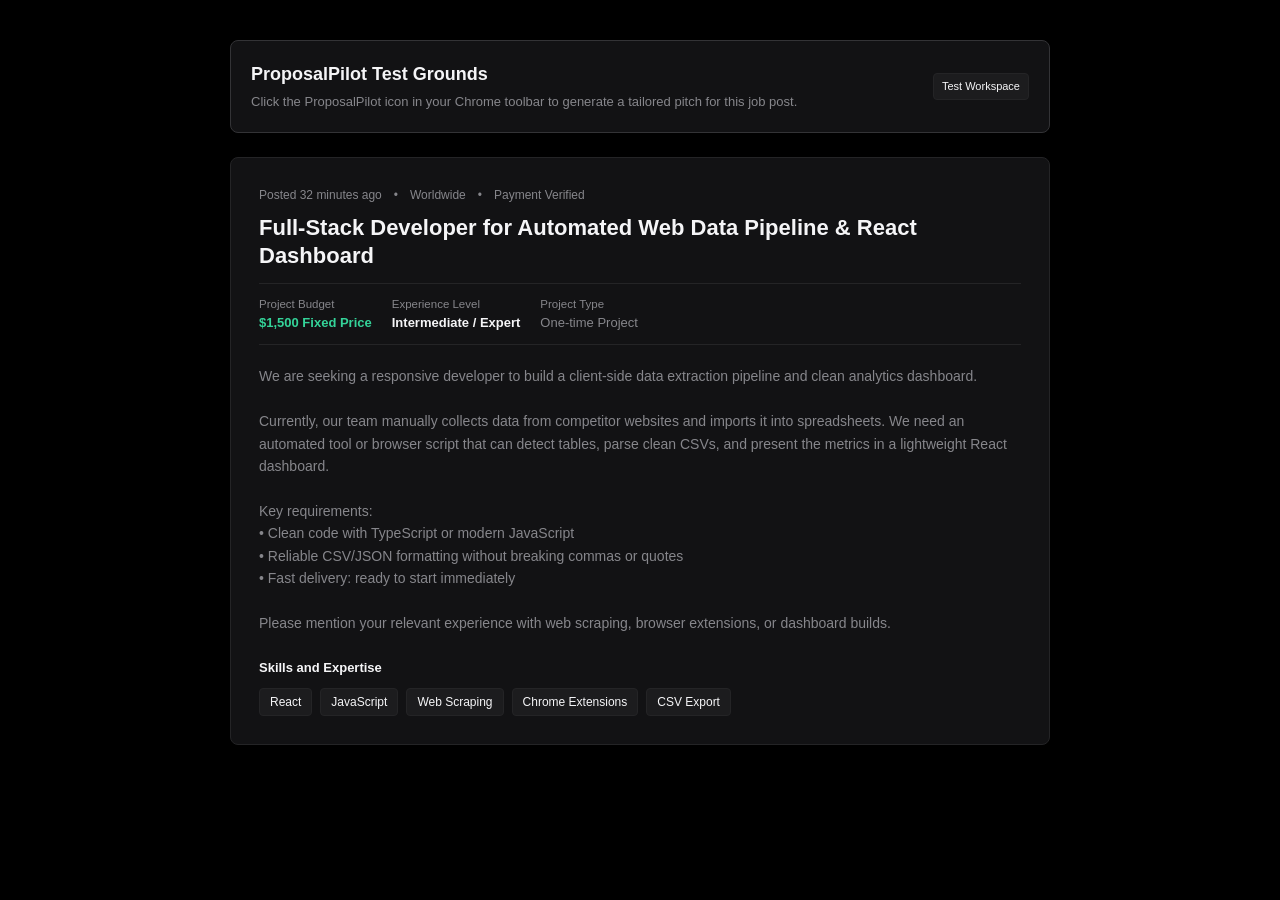
==== demo-test.html @ fa40594c "feat: initial release of ProposalPilot Chrome Extension and site" ====
<!DOCTYPE html>
<html lang="en">
<head>
  <meta charset="UTF-8">
  <meta name="viewport" content="width=device-width, initial-scale=1.0">
  <title>ProposalPilot - Test Grounds (Upwork Job Simulation)</title>
  <style>
    :root {
      --bg: #000000;
      --surface: #121214;
      --surface-elevated: #1c1c1e;
      --border: #242426;
      --border-medium: #333336;
      --text: #f5f5f7;
      --text-muted: #86868b;
      --text-dim: #545458;
    }
    * { box-sizing: border-box; margin: 0; padding: 0; -webkit-font-smoothing: antialiased; }
    body {
      background-color: var(--bg);
      color: var(--text);
      font-family: -apple-system, BlinkMacSystemFont, "SF Pro Text", "Helvetica Neue", sans-serif;
      padding: 40px 20px;
      line-height: 1.5;
    }
    .container {
      max-width: 820px;
      margin: 0 auto;
    }
    .header-banner {
      background: var(--surface);
      border: 1px solid var(--border-medium);
      border-radius: 8px;
      padding: 20px;
      margin-bottom: 24px;
      display: flex;
      justify-content: space-between;
      align-items: center;
    }
    .header-banner h1 {
      font-size: 18px;
      font-weight: 600;
      color: var(--text);
      margin-bottom: 4px;
    }
    .header-banner p {
      color: var(--text-muted);
      font-size: 13px;
    }
    .badge-test {
      background: var(--surface-elevated);
      border: 1px solid var(--border);
      color: var(--text-secondary);
      font-size: 11px;
      padding: 4px 8px;
      border-radius: 4px;
    }

    /* Job Card */
    .job-card {
      background: var(--surface);
      border: 1px solid var(--border);
      border-radius: 8px;
      padding: 28px;
    }
    .job-meta-top {
      font-size: 12px;
      color: var(--text-muted);
      margin-bottom: 10px;
      display: flex;
      gap: 12px;
    }
    .job-title {
      font-size: 22px;
      font-weight: 700;
      color: var(--text);
      margin-bottom: 12px;
      line-height: 1.3;
    }
    .job-budget-row {
      display: flex;
      gap: 20px;
      padding: 12px 0;
      border-top: 1px solid var(--border);
      border-bottom: 1px solid var(--border);
      margin-bottom: 20px;
      font-size: 13px;
    }
    .budget-label {
      color: var(--text-muted);
      font-size: 11.5px;
    }
    .budget-val {
      font-weight: 600;
      color: #34d399;
    }
    .job-description {
      color: var(--text-muted);
      font-size: 14px;
      line-height: 1.6;
      margin-bottom: 24px;
    }
    .skills-header {
      font-size: 13px;
      font-weight: 600;
      color: var(--text);
      margin-bottom: 10px;
    }
    .skills-list {
      display: flex;
      gap: 8px;
      flex-wrap: wrap;
    }
    .skill-badge {
      background: var(--surface-elevated);
      border: 1px solid var(--border);
      color: var(--text-secondary);
      font-size: 12px;
      padding: 4px 10px;
      border-radius: 4px;
    }
  </style>
</head>
<body>
  <div class="container">
    <div class="header-banner">
      <div>
        <h1>ProposalPilot Test Grounds</h1>
        <p>Click the ProposalPilot icon in your Chrome toolbar to generate a tailored pitch for this job post.</p>
      </div>
      <span class="badge-test">Test Workspace</span>
    </div>

    <!-- Simulated Upwork Job Posting -->
    <div class="job-card">
      <div class="job-meta-top">
        <span>Posted 32 minutes ago</span>
        <span>•</span>
        <span>Worldwide</span>
        <span>•</span>
        <span>Payment Verified</span>
      </div>

      <h1 class="job-title" data-test="JobTitle">Full-Stack Developer for Automated Web Data Pipeline & React Dashboard</h1>

      <div class="job-budget-row">
        <div>
          <div class="budget-label">Project Budget</div>
          <div class="budget-val" data-test="BudgetAmount">$1,500 Fixed Price</div>
        </div>
        <div>
          <div class="budget-label">Experience Level</div>
          <div style="font-weight: 600; color: var(--text);">Intermediate / Expert</div>
        </div>
        <div>
          <div class="budget-label">Project Type</div>
          <div style="color: var(--text-muted);">One-time Project</div>
        </div>
      </div>

      <div class="job-description" data-test="JobDescription">
        We are seeking a responsive developer to build a client-side data extraction pipeline and clean analytics dashboard.
        <br><br>
        Currently, our team manually collects data from competitor websites and imports it into spreadsheets. We need an automated tool or browser script that can detect tables, parse clean CSVs, and present the metrics in a lightweight React dashboard.
        <br><br>
        Key requirements:
        <br>• Clean code with TypeScript or modern JavaScript
        <br>• Reliable CSV/JSON formatting without breaking commas or quotes
        <br>• Fast delivery: ready to start immediately
        <br><br>
        Please mention your relevant experience with web scraping, browser extensions, or dashboard builds.
      </div>

      <div class="skills-header">Skills and Expertise</div>
      <div class="skills-list">
        <span class="skill-badge" data-test="Skill">React</span>
        <span class="skill-badge" data-test="Skill">JavaScript</span>
        <span class="skill-badge" data-test="Skill">Web Scraping</span>
        <span class="skill-badge" data-test="Skill">Chrome Extensions</span>
        <span class="skill-badge" data-test="Skill">CSV Export</span>
      </div>
    </div>
  </div>

  <link rel="stylesheet" href="content.css">
  <script src="content.js"></script>
</body>
</html>
---- content.css ----
/* ProposalPilot - Apple Minimalist In-Page Helper */

#proposal-pilot-pill {
  position: fixed;
  bottom: 24px;
  right: 24px;
  z-index: 2147483647;
  display: flex;
  align-items: center;
  gap: 8px;
  background: #121214;
  color: #f5f5f7;
  padding: 8px 12px;
  border-radius: 6px;
  font-family: -apple-system, BlinkMacSystemFont, "SF Pro Text", "Helvetica Neue", sans-serif;
  font-size: 11.5px;
  font-weight: 500;
  border: 1px solid #242426;
  box-shadow: 0 12px 28px -4px rgba(0, 0, 0, 0.7);
  user-select: none;
}

.proposal-pilot-status {
  color: #86868b;
  padding-right: 6px;
  border-right: 1px solid #242426;
}

.proposal-pilot-btn {
  background: #ffffff;
  color: #000000;
  border: none;
  padding: 4px 9px;
  border-radius: 4px;
  font-size: 11px;
  font-weight: 600;
  cursor: pointer;
  transition: opacity 0.15s ease;
}

.proposal-pilot-btn:hover {
  opacity: 0.9;
}

#proposal-pilot-toast {
  position: fixed;
  bottom: 24px;
  left: 24px;
  z-index: 2147483647;
  background: #121214;
  color: #f5f5f7;
  padding: 9px 14px;
  border-radius: 6px;
  font-family: -apple-system, BlinkMacSystemFont, "SF Pro Text", "Helvetica Neue", sans-serif;
  font-size: 11.5px;
  font-weight: 500;
  border: 1px solid #242426;
  box-shadow: 0 12px 28px -4px rgba(0, 0, 0, 0.7);
}
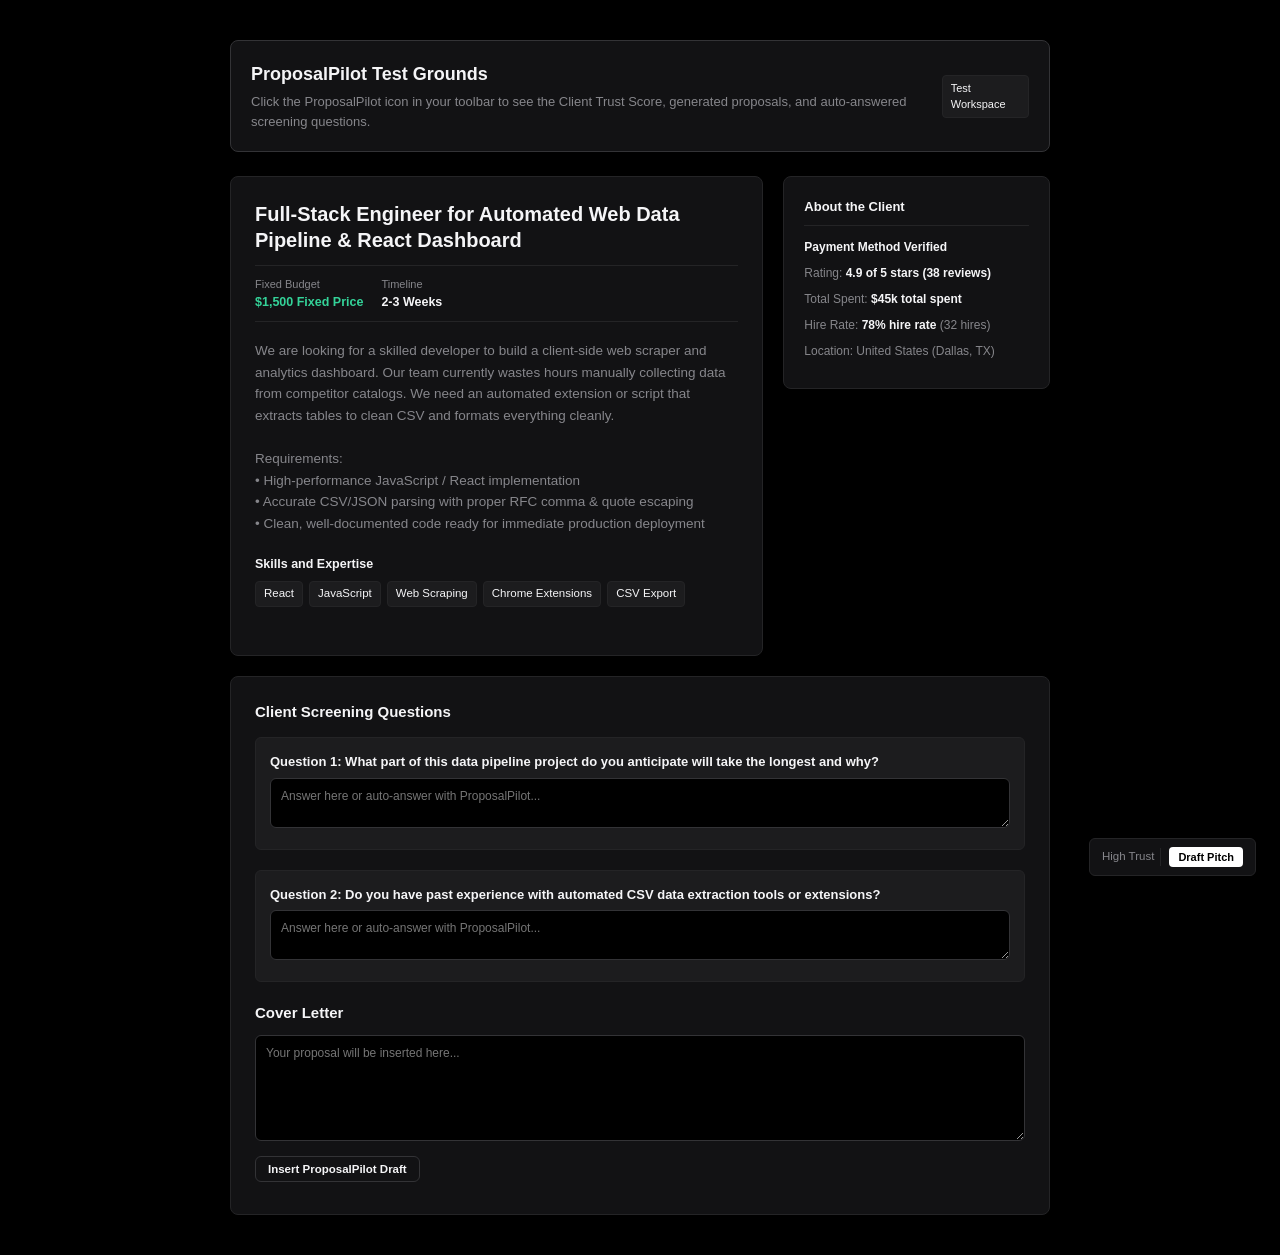
==== commit 51870758: "feat: add Client Trust Red-Flag Scanner, Screening Question Auto-Answerer, and high-conversion gatin" ====
--- a/demo-test.html
+++ b/demo-test.html
@@ -3,7 +3,7 @@
 <head>
   <meta charset="UTF-8">
   <meta name="viewport" content="width=device-width, initial-scale=1.0">
-  <title>ProposalPilot - Test Grounds (Upwork Job Simulation)</title>
+  <title>ProposalPilot - Test Grounds (Upwork Simulation)</title>
   <style>
     :root {
       --bg: #000000;
@@ -56,68 +56,123 @@
       border-radius: 4px;
     }
 
-    /* Job Card */
+    /* Upwork Simulated Layout */
+    .job-layout {
+      display: grid;
+      grid-template-columns: 2fr 1fr;
+      gap: 20px;
+    }
     .job-card {
       background: var(--surface);
       border: 1px solid var(--border);
       border-radius: 8px;
-      padding: 28px;
-    }
-    .job-meta-top {
+      padding: 24px;
+    }
+    .client-sidebar {
+      background: var(--surface);
+      border: 1px solid var(--border);
+      border-radius: 8px;
+      padding: 20px;
+      height: fit-content;
+    }
+
+    .job-title {
+      font-size: 20px;
+      font-weight: 700;
+      color: var(--text);
+      margin-bottom: 12px;
+      line-height: 1.3;
+    }
+    .job-budget-row {
+      display: flex;
+      gap: 18px;
+      padding: 10px 0;
+      border-top: 1px solid var(--border);
+      border-bottom: 1px solid var(--border);
+      margin-bottom: 18px;
+      font-size: 12.5px;
+    }
+    .budget-val {
+      font-weight: 600;
+      color: #34d399;
+    }
+    .job-description {
+      color: var(--text-muted);
+      font-size: 13.5px;
+      line-height: 1.6;
+      margin-bottom: 20px;
+    }
+    .skills-header {
+      font-size: 12.5px;
+      font-weight: 600;
+      color: var(--text);
+      margin-bottom: 8px;
+    }
+    .skills-list {
+      display: flex;
+      gap: 6px;
+      flex-wrap: wrap;
+      margin-bottom: 24px;
+    }
+    .skill-badge {
+      background: var(--surface-elevated);
+      border: 1px solid var(--border);
+      color: var(--text-secondary);
+      font-size: 11.5px;
+      padding: 3px 8px;
+      border-radius: 4px;
+    }
+
+    /* Client Sidebar */
+    .sidebar-title {
+      font-size: 13px;
+      font-weight: 600;
+      color: var(--text);
+      margin-bottom: 12px;
+      border-bottom: 1px solid var(--border);
+      padding-bottom: 8px;
+    }
+    .client-stat-item {
       font-size: 12px;
       color: var(--text-muted);
-      margin-bottom: 10px;
-      display: flex;
-      gap: 12px;
-    }
-    .job-title {
-      font-size: 22px;
-      font-weight: 700;
-      color: var(--text);
-      margin-bottom: 12px;
-      line-height: 1.3;
-    }
-    .job-budget-row {
-      display: flex;
-      gap: 20px;
-      padding: 12px 0;
-      border-top: 1px solid var(--border);
-      border-bottom: 1px solid var(--border);
+      margin-bottom: 8px;
+    }
+    .stat-strong {
+      color: var(--text);
+      font-weight: 600;
+    }
+
+    /* Questions & Application box */
+    .application-section {
+      background: var(--surface);
+      border: 1px solid var(--border);
+      border-radius: 8px;
+      padding: 24px;
+      margin-top: 20px;
+    }
+    .screening-box {
       margin-bottom: 20px;
+      padding: 14px;
+      background: var(--surface-elevated);
+      border-radius: 6px;
+      border: 1px solid var(--border);
+    }
+    .question-title {
       font-size: 13px;
-    }
-    .budget-label {
-      color: var(--text-muted);
-      font-size: 11.5px;
-    }
-    .budget-val {
-      font-weight: 600;
-      color: #34d399;
-    }
-    .job-description {
-      color: var(--text-muted);
-      font-size: 14px;
-      line-height: 1.6;
-      margin-bottom: 24px;
-    }
-    .skills-header {
-      font-size: 13px;
-      font-weight: 600;
-      color: var(--text);
-      margin-bottom: 10px;
-    }
-    .skills-list {
-      display: flex;
-      gap: 8px;
-      flex-wrap: wrap;
-    }
-    .skill-badge {
-      background: var(--surface-elevated);
-      border: 1px solid var(--border);
-      color: var(--text-secondary);
+      font-weight: 600;
+      color: var(--text);
+      margin-bottom: 6px;
+    }
+    .textarea-box {
+      width: 100%;
+      background: var(--bg);
+      border: 1px solid var(--border-medium);
+      color: var(--text);
+      padding: 10px;
+      border-radius: 6px;
+      font-family: inherit;
       font-size: 12px;
-      padding: 4px 10px;
-      border-radius: 4px;
+      resize: vertical;
     }
   </style>
 </head>
@@ -126,59 +181,84 @@
     <div class="header-banner">
       <div>
         <h1>ProposalPilot Test Grounds</h1>
-        <p>Click the ProposalPilot icon in your Chrome toolbar to generate a tailored pitch for this job post.</p>
+        <p>Click the ProposalPilot icon in your toolbar to see the Client Trust Score, generated proposals, and auto-answered screening questions.</p>
       </div>
       <span class="badge-test">Test Workspace</span>
     </div>
 
-    <!-- Simulated Upwork Job Posting -->
-    <div class="job-card">
-      <div class="job-meta-top">
-        <span>Posted 32 minutes ago</span>
-        <span>•</span>
-        <span>Worldwide</span>
-        <span>•</span>
-        <span>Payment Verified</span>
-      </div>
-
-      <h1 class="job-title" data-test="JobTitle">Full-Stack Developer for Automated Web Data Pipeline & React Dashboard</h1>
-
-      <div class="job-budget-row">
-        <div>
-          <div class="budget-label">Project Budget</div>
-          <div class="budget-val" data-test="BudgetAmount">$1,500 Fixed Price</div>
-        </div>
-        <div>
-          <div class="budget-label">Experience Level</div>
-          <div style="font-weight: 600; color: var(--text);">Intermediate / Expert</div>
-        </div>
-        <div>
-          <div class="budget-label">Project Type</div>
-          <div style="color: var(--text-muted);">One-time Project</div>
-        </div>
-      </div>
-
-      <div class="job-description" data-test="JobDescription">
-        We are seeking a responsive developer to build a client-side data extraction pipeline and clean analytics dashboard.
-        <br><br>
-        Currently, our team manually collects data from competitor websites and imports it into spreadsheets. We need an automated tool or browser script that can detect tables, parse clean CSVs, and present the metrics in a lightweight React dashboard.
-        <br><br>
-        Key requirements:
-        <br>• Clean code with TypeScript or modern JavaScript
-        <br>• Reliable CSV/JSON formatting without breaking commas or quotes
-        <br>• Fast delivery: ready to start immediately
-        <br><br>
-        Please mention your relevant experience with web scraping, browser extensions, or dashboard builds.
-      </div>
-
-      <div class="skills-header">Skills and Expertise</div>
-      <div class="skills-list">
-        <span class="skill-badge" data-test="Skill">React</span>
-        <span class="skill-badge" data-test="Skill">JavaScript</span>
-        <span class="skill-badge" data-test="Skill">Web Scraping</span>
-        <span class="skill-badge" data-test="Skill">Chrome Extensions</span>
-        <span class="skill-badge" data-test="Skill">CSV Export</span>
-      </div>
+    <div class="job-layout">
+      <!-- Main Job Details -->
+      <div class="job-card">
+        <h1 class="job-title" data-test="JobTitle">Full-Stack Engineer for Automated Web Data Pipeline & React Dashboard</h1>
+
+        <div class="job-budget-row">
+          <div>
+            <div style="color: var(--text-muted); font-size: 11px;">Fixed Budget</div>
+            <div class="budget-val" data-test="BudgetAmount">$1,500 Fixed Price</div>
+          </div>
+          <div>
+            <div style="color: var(--text-muted); font-size: 11px;">Timeline</div>
+            <div style="font-weight: 600; color: var(--text);">2-3 Weeks</div>
+          </div>
+        </div>
+
+        <div class="job-description" data-test="JobDescription">
+          We are looking for a skilled developer to build a client-side web scraper and analytics dashboard.
+          Our team currently wastes hours manually collecting data from competitor catalogs. We need an automated extension or script that extracts tables to clean CSV and formats everything cleanly.
+          <br><br>
+          Requirements:
+          <br>• High-performance JavaScript / React implementation
+          <br>• Accurate CSV/JSON parsing with proper RFC comma & quote escaping
+          <br>• Clean, well-documented code ready for immediate production deployment
+        </div>
+
+        <div class="skills-header">Skills and Expertise</div>
+        <div class="skills-list">
+          <span class="skill-badge" data-test="Skill">React</span>
+          <span class="skill-badge" data-test="Skill">JavaScript</span>
+          <span class="skill-badge" data-test="Skill">Web Scraping</span>
+          <span class="skill-badge" data-test="Skill">Chrome Extensions</span>
+          <span class="skill-badge" data-test="Skill">CSV Export</span>
+        </div>
+      </div>
+
+      <!-- Client Profile Sidebar (Trust Metrics) -->
+      <div class="client-sidebar" data-client-info>
+        <div class="sidebar-title">About the Client</div>
+        <div class="client-stat-item">
+          <span class="stat-strong" data-test="payment-verified">Payment Method Verified</span>
+        </div>
+        <div class="client-stat-item">
+          Rating: <span class="stat-strong">4.9 of 5 stars (38 reviews)</span>
+        </div>
+        <div class="client-stat-item">
+          Total Spent: <span class="stat-strong">$45k total spent</span>
+        </div>
+        <div class="client-stat-item">
+          Hire Rate: <span class="stat-strong">78% hire rate</span> (32 hires)
+        </div>
+        <div class="client-stat-item">
+          Location: United States (Dallas, TX)
+        </div>
+      </div>
+    </div>
+
+    <!-- Application Form with Screening Questions -->
+    <div class="application-section">
+      <h3 style="font-size: 15px; font-weight: 600; margin-bottom: 14px;">Client Screening Questions</h3>
+
+      <div class="screening-box">
+        <div class="question-title" data-test="question">Question 1: What part of this data pipeline project do you anticipate will take the longest and why?</div>
+        <textarea class="textarea-box" rows="2" placeholder="Answer here or auto-answer with ProposalPilot..."></textarea>
+      </div>
+
+      <div class="screening-box">
+        <div class="question-title" data-test="question">Question 2: Do you have past experience with automated CSV data extraction tools or extensions?</div>
+        <textarea class="textarea-box" rows="2" placeholder="Answer here or auto-answer with ProposalPilot..."></textarea>
+      </div>
+
+      <h3 style="font-size: 15px; font-weight: 600; margin-top: 20px; margin-bottom: 10px;">Cover Letter</h3>
+      <textarea id="cover-letter-textarea" class="textarea-box" rows="6" placeholder="Your proposal will be inserted here..."></textarea>
     </div>
   </div>
 
